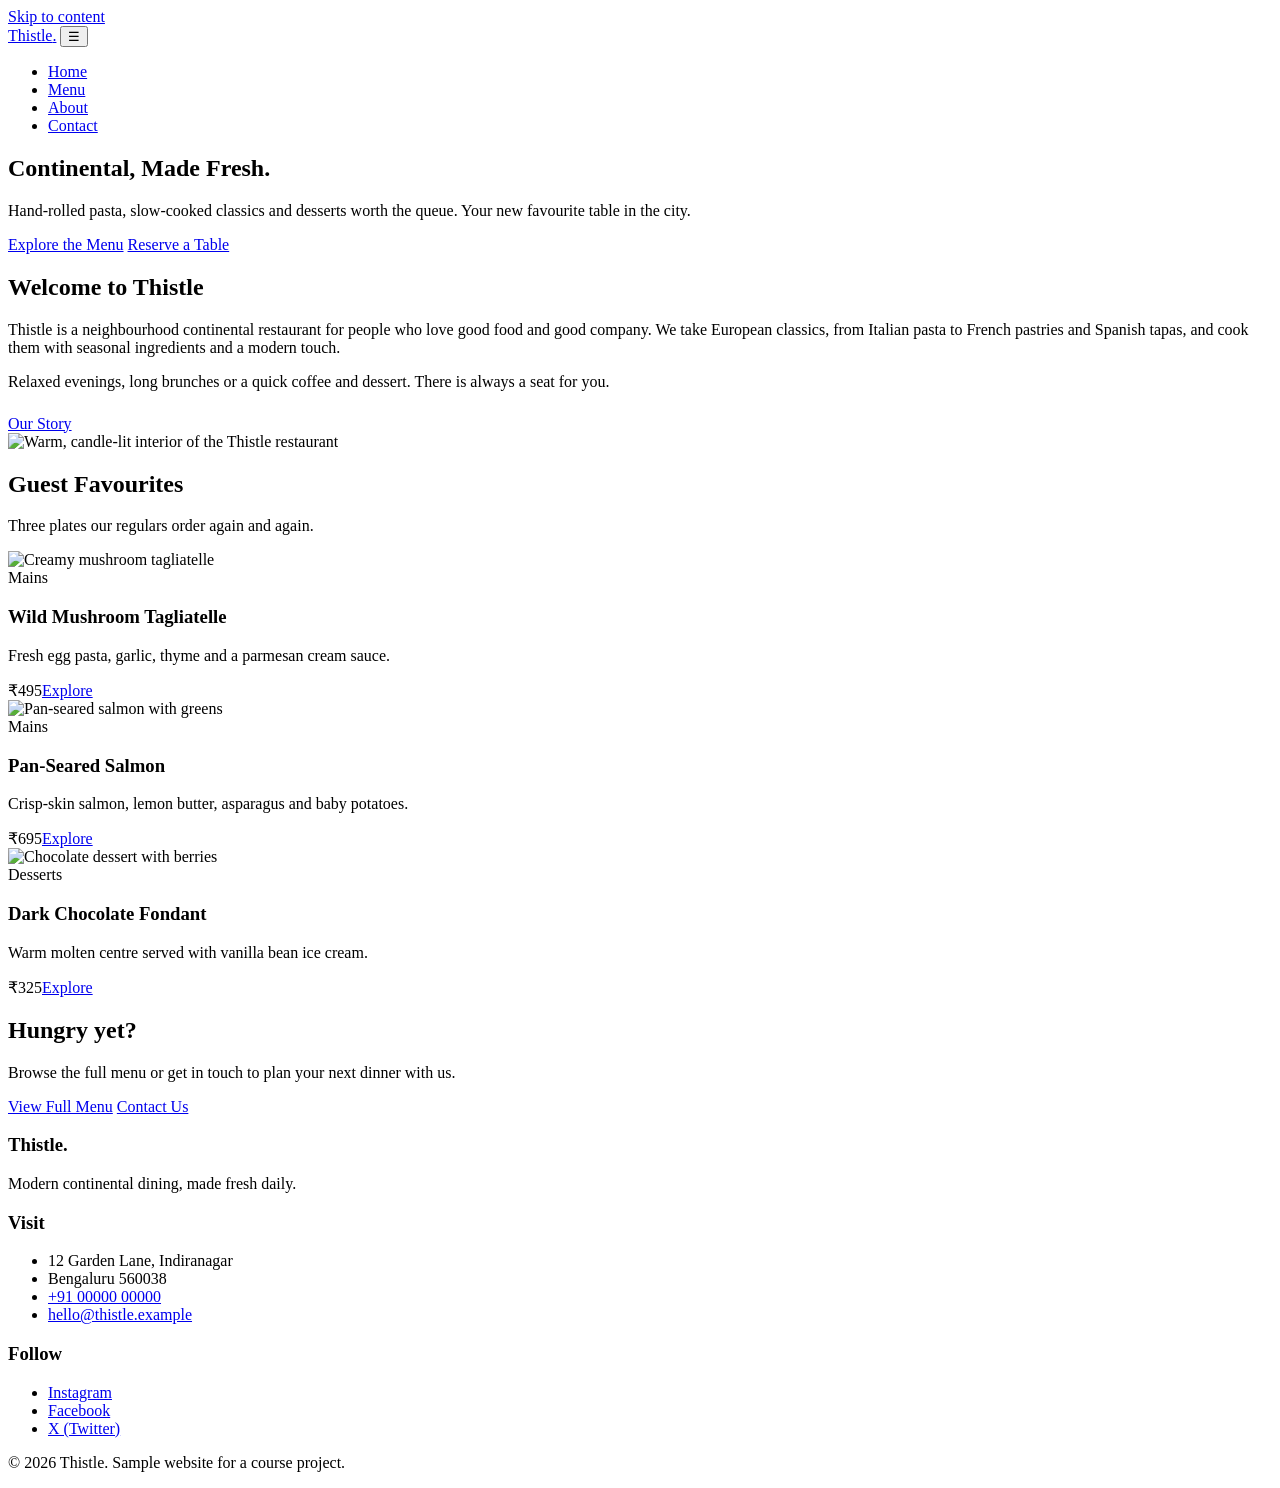
==== index.html @ edbad714 "Create index.html" ====
<!DOCTYPE html>
<html lang="en">
<head>
  <meta charset="UTF-8">
  <meta name="viewport" content="width=device-width, initial-scale=1">
  <title>Thistle | Modern Continental Dining</title>
  <meta name="description" content="Thistle is a modern continental restaurant serving fresh pasta, seasonal plates and desserts.">
  <link rel="preconnect" href="https://fonts.googleapis.com">
  <link rel="preconnect" href="https://fonts.gstatic.com" crossorigin>
  <link href="https://fonts.googleapis.com/css2?family=Inter:wght@400;500;600&family=Playfair+Display:wght@600;700&display=swap" rel="stylesheet">
  <link rel="stylesheet" href="style.css">

  <!-- Google tag (GA4) - replace G-XXXXXXXXXX with your Measurement ID -->
  <script async src="https://www.googletagmanager.com/gtag/js?id=G-XXXXXXXXXX"></script>
  <script>
    window.dataLayer = window.dataLayer || [];
    function gtag(){dataLayer.push(arguments);}
    gtag('js', new Date());
    gtag('config', 'G-XXXXXXXXXX');
  </script>
</head>
<body>
<a class="skip-link" href="#main">Skip to content</a>
<header>
  <nav class="container nav" aria-label="Main navigation">
    <a class="logo" href="index.html">Thistle<span>.</span></a>
    <button class="menu-btn" id="menu-btn" aria-label="Toggle menu" aria-expanded="false" aria-controls="nav-list">☰</button>
    <ul id="nav-list">
      <li><a href="index.html" aria-current="page">Home</a></li>
      <li><a href="products.html">Menu</a></li>
      <li><a href="about.html">About</a></li>
      <li><a href="contact.html">Contact</a></li>
    </ul>
  </nav>
</header>

<main id="main">
  <section class="hero">
    <div class="container">
      <h1>Continental, Made Fresh.</h1>
      <p>Hand-rolled pasta, slow-cooked classics and desserts worth the queue. Your new favourite table in the city.</p>
      <div class="btns">
        <a class="btn" href="products.html">Explore the Menu</a>
        <a class="btn btn-outline" href="contact.html">Reserve a Table</a>
      </div>
    </div>
  </section>

  <section>
    <div class="container split">
      <div>
        <h2 class="section-title" style="text-align:left">Welcome to Thistle</h2>
        <p>Thistle is a neighbourhood continental restaurant for people who love good food and good company. We take European classics, from Italian pasta to French pastries and Spanish tapas, and cook them with seasonal ingredients and a modern touch.</p>
        <p style="margin:1rem 0 1.5rem">Relaxed evenings, long brunches or a quick coffee and dessert. There is always a seat for you.</p>
        <a class="btn btn-dark" href="about.html">Our Story</a>
      </div>
      <img src="https://images.unsplash.com/photo-1517248135467-4c7edcad34c4?auto=format&fit=crop&w=900&q=70" alt="Warm, candle-lit interior of the Thistle restaurant" loading="lazy">
    </div>
  </section>

  <section class="alt">
    <div class="container">
      <h2 class="section-title">Guest Favourites</h2>
      <p class="section-sub">Three plates our regulars order again and again.</p>
      <div class="grid">
        <article class="card">
          <div class="img-wrap"><img src="https://images.unsplash.com/photo-1551183053-bf91a1d81141?auto=format&fit=crop&w=700&q=70" alt="Creamy mushroom tagliatelle" loading="lazy"></div>
          <div class="card-body"><span class="tag">Mains</span><h3>Wild Mushroom Tagliatelle</h3><p>Fresh egg pasta, garlic, thyme and a parmesan cream sauce.</p>
            <div class="card-foot"><span class="price">₹495</span><a class="btn btn-sm btn-dark" href="products.html">Explore</a></div></div>
        </article>
        <article class="card">
          <div class="img-wrap"><img src="https://images.unsplash.com/photo-1467003909585-2f8a72700288?auto=format&fit=crop&w=700&q=70" alt="Pan-seared salmon with greens" loading="lazy"></div>
          <div class="card-body"><span class="tag">Mains</span><h3>Pan-Seared Salmon</h3><p>Crisp-skin salmon, lemon butter, asparagus and baby potatoes.</p>
            <div class="card-foot"><span class="price">₹695</span><a class="btn btn-sm btn-dark" href="products.html">Explore</a></div></div>
        </article>
        <article class="card">
          <div class="img-wrap"><img src="https://images.unsplash.com/photo-1488477181946-6428a0291777?auto=format&fit=crop&w=700&q=70" alt="Chocolate dessert with berries" loading="lazy"></div>
          <div class="card-body"><span class="tag">Desserts</span><h3>Dark Chocolate Fondant</h3><p>Warm molten centre served with vanilla bean ice cream.</p>
            <div class="card-foot"><span class="price">₹325</span><a class="btn btn-sm btn-dark" href="products.html">Explore</a></div></div>
        </article>
      </div>
    </div>
  </section>

  <section class="cta">
    <div class="container">
      <h2>Hungry yet?</h2>
      <p>Browse the full menu or get in touch to plan your next dinner with us.</p>
      <a class="btn" href="products.html">View Full Menu</a>
      <a class="btn btn-outline" href="contact.html">Contact Us</a>
    </div>
  </section>
</main>

<footer class="site">
  <div class="container cols">
    <div><h3>Thistle.</h3><p>Modern continental dining, made fresh daily.</p></div>
    <div><h3>Visit</h3><ul><li>12 Garden Lane, Indiranagar</li><li>Bengaluru 560038</li><li><a href="tel:+910000000000">+91 00000 00000</a></li><li><a href="mailto:hello@thistle.example">hello@thistle.example</a></li></ul></div>
    <div><h3>Follow</h3><ul><li><a href="https://instagram.com" target="_blank" rel="noopener">Instagram</a></li><li><a href="https://facebook.com" target="_blank" rel="noopener">Facebook</a></li><li><a href="https://x.com" target="_blank" rel="noopener">X (Twitter)</a></li></ul></div>
  </div>
  <p class="copy">© <span class="year">2026</span> Thistle. Sample website for a course project.</p>
</footer>
<script src="script.js"></script>
</body>
</html>
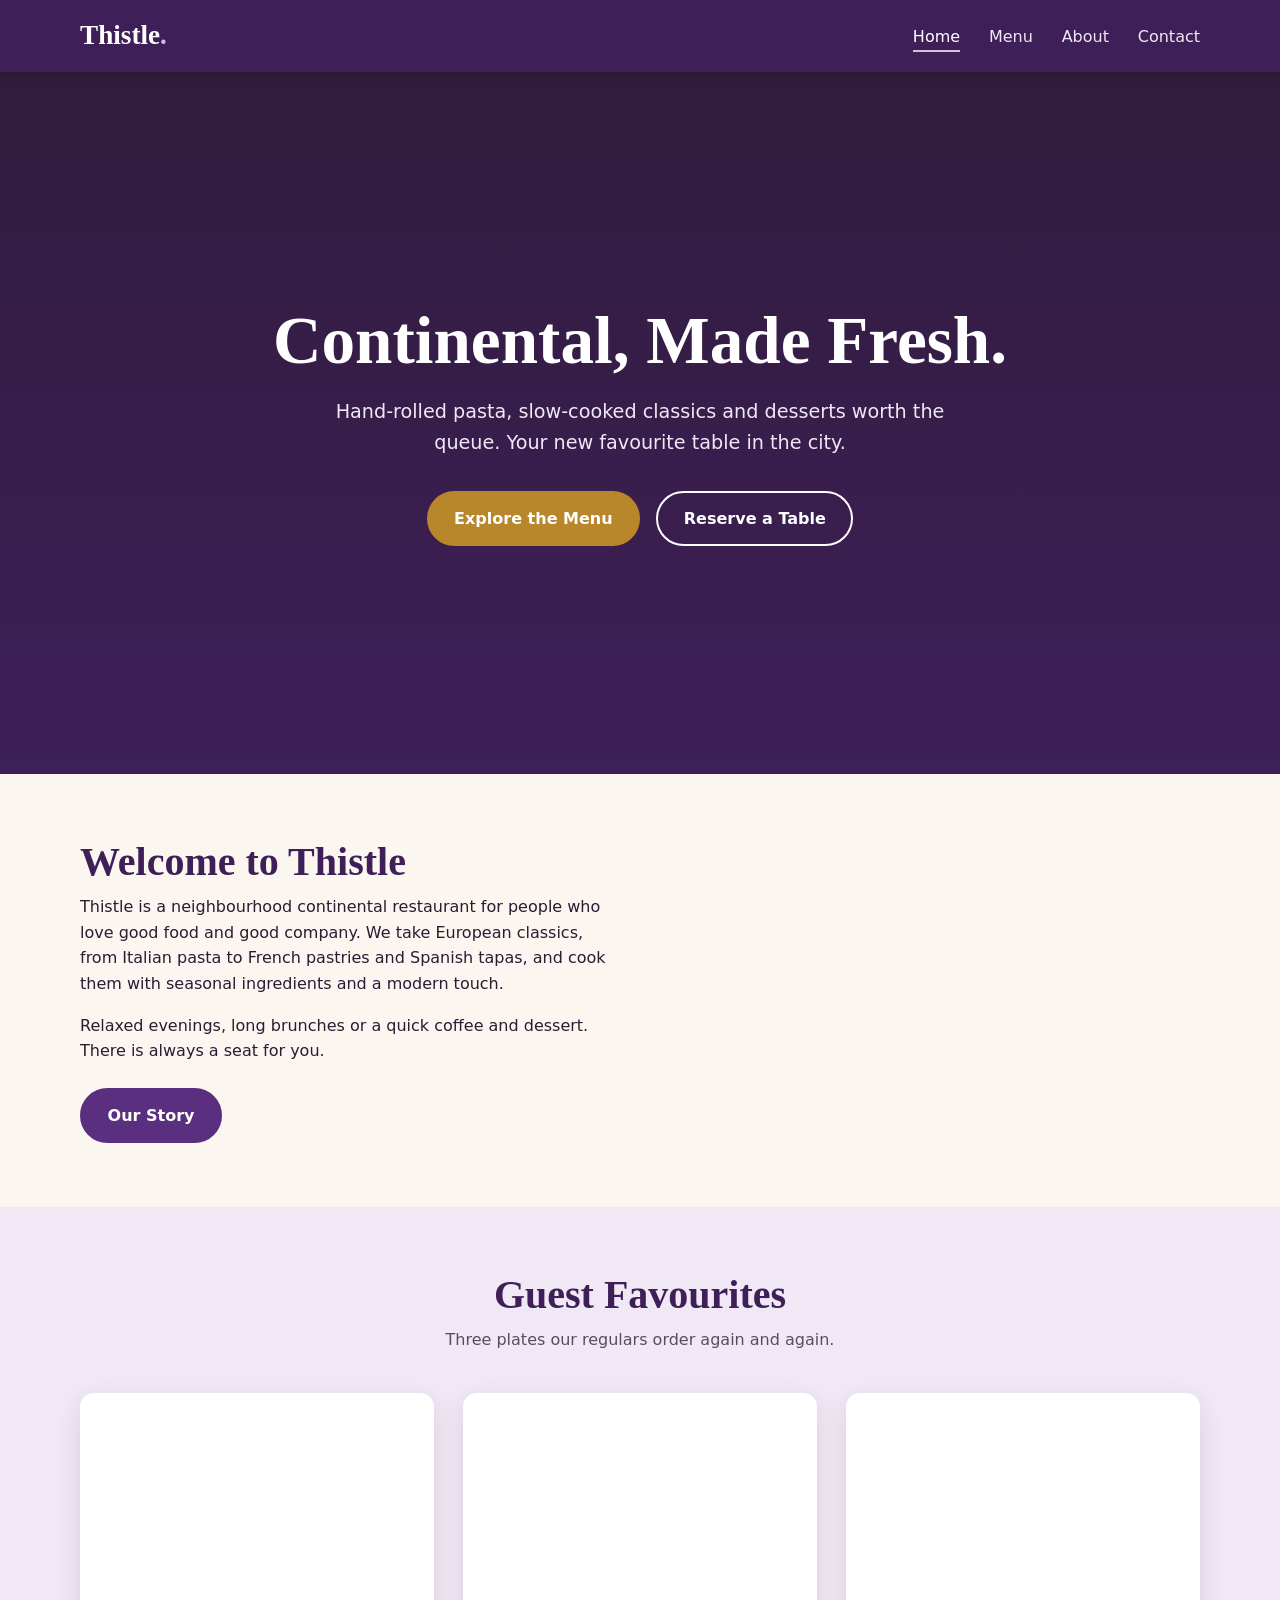
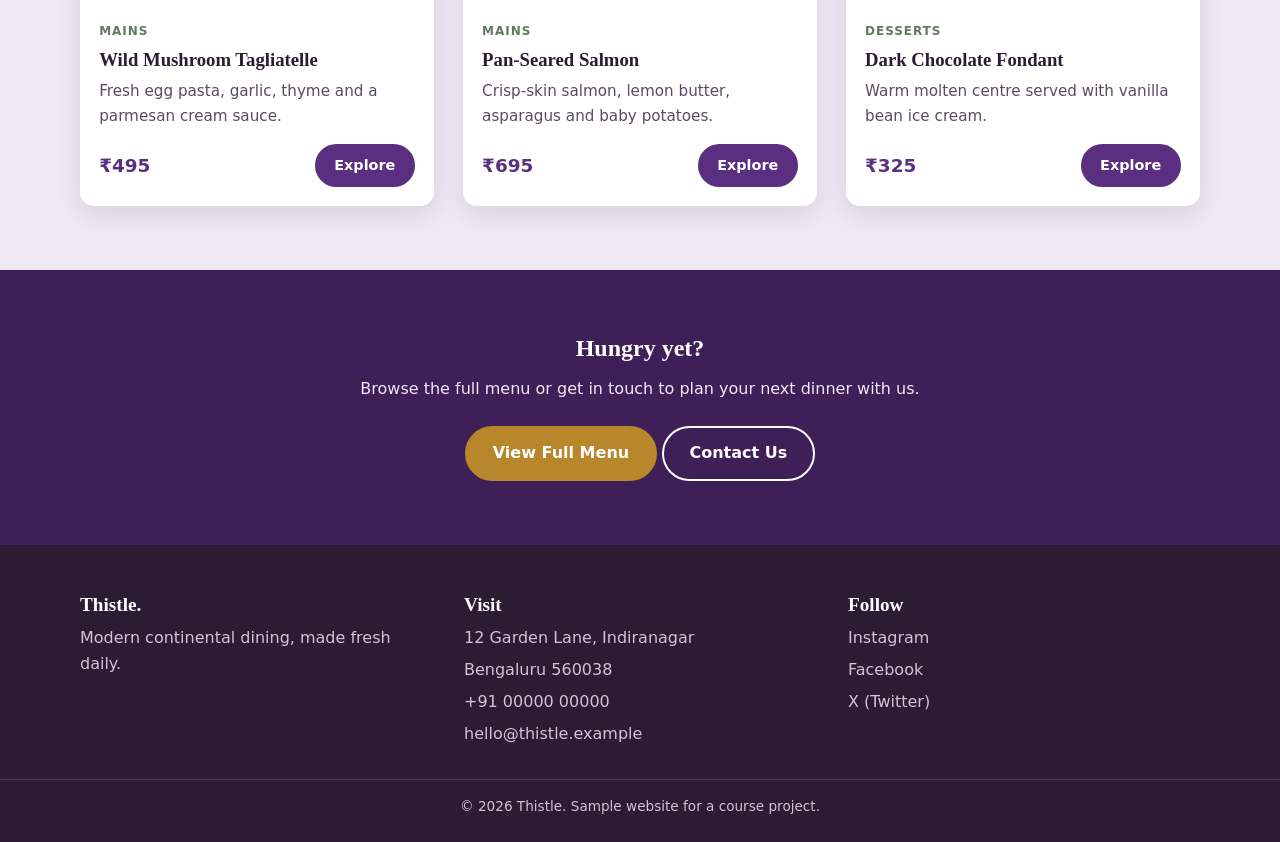
==== commit 5a4b8864: "Update index.html" ====
--- a/index.html
+++ b/index.html
@@ -1,6 +1,12 @@
 <!DOCTYPE html>
 <html lang="en">
 <head>
+  <script async src="https://www.googletagmanager.com/gtm.js?id=GTM-57GNK45M"></script>
+<script>
+  window.dataLayer = window.dataLayer || [];
+  function gtag(){dataLayer.push(arguments);}
+  gtag('js', new Date());
+</script>
   <meta charset="UTF-8">
   <meta name="viewport" content="width=device-width, initial-scale=1">
   <title>Thistle | Modern Continental Dining</title>
--- a/style.css
+++ b/style.css
@@ -0,0 +1,126 @@
+/* Thistle - shared styles */
+:root{
+  --ink:#2B1B33; --purple:#5B2F7F; --purple-dark:#3E1F58;
+  --thistle:#D8BFD8; --lilac:#F1E8F5; --sage:#5E7C5A;
+  --cream:#FBF7F0; --gold:#B8862B; --white:#fff;
+  --radius:14px; --shadow:0 8px 24px rgba(43,27,51,.12);
+}
+*{box-sizing:border-box;margin:0;padding:0}
+html{scroll-behavior:smooth}
+body{font-family:'Inter',system-ui,sans-serif;color:var(--ink);background:var(--cream);line-height:1.6}
+h1,h2,h3{font-family:'Playfair Display',Georgia,serif;line-height:1.2}
+img{max-width:100%;display:block}
+a{color:inherit}
+.container{width:min(1120px,92%);margin-inline:auto}
+section{padding:4rem 0}
+.section-title{text-align:center;font-size:clamp(1.8rem,4vw,2.5rem);color:var(--purple-dark);margin-bottom:.5rem}
+.section-sub{text-align:center;max-width:600px;margin:0 auto 2.5rem;color:#5a4a63}
+.skip-link{position:absolute;left:-999px;background:var(--gold);color:#fff;padding:.5rem 1rem;z-index:200}
+.skip-link:focus{left:0}
+:focus-visible{outline:3px solid var(--gold);outline-offset:2px}
+
+/* Header / nav */
+header{background:var(--purple-dark);position:sticky;top:0;z-index:100;box-shadow:0 2px 10px rgba(0,0,0,.2)}
+.nav{display:flex;align-items:center;justify-content:space-between;padding:.9rem 0}
+.logo{font-family:'Playfair Display',serif;font-size:1.7rem;color:var(--white);text-decoration:none;font-weight:700}
+.logo span{color:var(--thistle)}
+.nav ul{display:flex;gap:1.8rem;list-style:none}
+.nav ul a{color:var(--lilac);text-decoration:none;font-weight:500;padding:.3rem 0;border-bottom:2px solid transparent;transition:.25s}
+.nav ul a:hover,.nav ul a[aria-current="page"]{color:#fff;border-color:var(--thistle)}
+.menu-btn{display:none;background:none;border:0;color:#fff;font-size:1.8rem;cursor:pointer}
+
+/* Buttons */
+.btn{display:inline-block;padding:.8rem 1.6rem;border-radius:50px;border:2px solid var(--gold);background:var(--gold);color:#fff;font-weight:600;text-decoration:none;cursor:pointer;font-size:1rem;transition:transform .2s,background .2s,box-shadow .2s}
+.btn:hover{transform:translateY(-3px);box-shadow:var(--shadow);background:#9a6f1f;border-color:#9a6f1f}
+.btn-outline{background:transparent;color:#fff;border-color:#fff}
+.btn-outline:hover{background:#fff;color:var(--purple-dark);border-color:#fff}
+.btn-dark{background:var(--purple);border-color:var(--purple)}
+.btn-dark:hover{background:var(--purple-dark);border-color:var(--purple-dark)}
+.btn-sm{padding:.5rem 1.1rem;font-size:.9rem}
+
+/* Hero */
+.hero{min-height:78vh;display:grid;place-items:center;text-align:center;color:#fff;padding:5rem 0;
+  background:linear-gradient(rgba(43,27,51,.72),rgba(62,31,88,.78)),url('https://images.unsplash.com/photo-1414235077428-338989a2e8c0?auto=format&fit=crop&w=1600&q=70') center/cover,var(--purple-dark)}
+.hero h1{font-size:clamp(2.4rem,7vw,4.2rem);margin-bottom:1rem}
+.hero p{font-size:1.2rem;max-width:620px;margin:0 auto 2rem;color:var(--lilac)}
+.hero .btns{display:flex;gap:1rem;justify-content:center;flex-wrap:wrap}
+.page-banner{padding:3.5rem 0;text-align:center;background:var(--purple);color:#fff}
+.page-banner h1{font-size:clamp(2rem,5vw,3rem)}
+.page-banner p{color:var(--lilac)}
+
+/* Grids & cards */
+.grid{display:grid;gap:1.8rem;grid-template-columns:repeat(auto-fit,minmax(260px,1fr))}
+.card{background:#fff;border-radius:var(--radius);overflow:hidden;box-shadow:var(--shadow);transition:transform .3s,box-shadow .3s;display:flex;flex-direction:column}
+.card:hover{transform:translateY(-6px);box-shadow:0 14px 32px rgba(43,27,51,.2)}
+.card img{height:210px;width:100%;object-fit:cover;background:var(--thistle);transition:transform .4s}
+.card:hover img{transform:scale(1.05)}
+.card .img-wrap{overflow:hidden}
+.card-body{padding:1.2rem;display:flex;flex-direction:column;gap:.5rem;flex:1}
+.card-body p{color:#5a4a63;font-size:.95rem;flex:1}
+.tag{font-size:.75rem;text-transform:uppercase;letter-spacing:.08em;color:var(--sage);font-weight:700}
+.price{font-weight:700;color:var(--purple);font-size:1.15rem}
+.card-foot{display:flex;justify-content:space-between;align-items:center;margin-top:.5rem}
+
+/* Intro / split */
+.split{display:grid;gap:3rem;grid-template-columns:1fr 1fr;align-items:center}
+.split img{border-radius:var(--radius);box-shadow:var(--shadow);height:100%;max-height:420px;object-fit:cover;width:100%;background:var(--thistle)}
+.alt{background:var(--lilac)}
+.cta{background:var(--purple-dark);color:#fff;text-align:center}
+.cta p{color:var(--lilac);margin:.8rem 0 1.5rem}
+
+/* Filters */
+.filters{display:flex;flex-wrap:wrap;gap:.7rem;justify-content:center;margin-bottom:2.5rem}
+.filter-btn{padding:.5rem 1.3rem;border-radius:50px;border:2px solid var(--purple);background:#fff;color:var(--purple);font-weight:600;cursor:pointer;transition:.2s}
+.filter-btn:hover,.filter-btn.active{background:var(--purple);color:#fff}
+
+/* About */
+.values{display:grid;gap:1.5rem;grid-template-columns:repeat(auto-fit,minmax(240px,1fr))}
+.box{background:#fff;padding:1.8rem;border-radius:var(--radius);box-shadow:var(--shadow);border-top:4px solid var(--gold)}
+.box h3{color:var(--purple-dark);margin-bottom:.5rem}
+.quote{background:#fff;padding:1.6rem;border-radius:var(--radius);box-shadow:var(--shadow);border-left:4px solid var(--sage)}
+.quote footer{margin-top:.8rem;font-weight:600;color:var(--purple)}
+.team img{border-radius:50%;width:140px;height:140px;margin:1.2rem auto 0;object-fit:cover;background:var(--thistle)}
+.team .card-body{text-align:center}
+
+/* Contact */
+.contact-wrap{display:grid;gap:2.5rem;grid-template-columns:1.3fr 1fr}
+form{background:#fff;padding:2rem;border-radius:var(--radius);box-shadow:var(--shadow)}
+label{display:block;font-weight:600;margin:1rem 0 .3rem}
+input,textarea,select{width:100%;padding:.75rem;border:2px solid #cdbfd6;border-radius:8px;font:inherit;transition:border .2s}
+input:focus,textarea:focus{border-color:var(--purple);outline:none}
+.invalid{border-color:#b00020!important}
+.error{color:#b00020;font-size:.85rem;min-height:1.1rem}
+.msg{margin-top:1rem;padding:.8rem;border-radius:8px;background:var(--lilac);color:var(--purple-dark);display:none}
+.msg.show{display:block}
+.info-list{list-style:none;display:grid;gap:.8rem;margin:1rem 0 1.5rem}
+.social{display:flex;gap:.8rem;flex-wrap:wrap}
+.social a{padding:.45rem 1rem;border-radius:50px;background:var(--purple);color:#fff;text-decoration:none;font-size:.9rem;transition:.2s}
+.social a:hover{background:var(--gold);transform:translateY(-2px)}
+.newsletter{margin-top:2rem;padding:0;box-shadow:none;background:transparent}
+.newsletter .row{display:flex;gap:.6rem}
+
+/* Dialog */
+dialog{border:0;border-radius:var(--radius);padding:2rem;max-width:460px;width:90%;margin:auto;box-shadow:0 20px 50px rgba(0,0,0,.4)}
+dialog::backdrop{background:rgba(43,27,51,.65)}
+dialog h3{color:var(--purple-dark);margin-bottom:.5rem}
+dialog .price{display:block;margin:.8rem 0 1.2rem}
+
+/* Footer */
+footer.site{background:var(--ink);color:var(--thistle);padding:3rem 0 1.5rem}
+footer.site .cols{display:grid;gap:2rem;grid-template-columns:repeat(auto-fit,minmax(220px,1fr))}
+footer.site h3{color:#fff;font-size:1.2rem;margin-bottom:.6rem}
+footer.site a{color:var(--thistle);text-decoration:none}
+footer.site a:hover{color:#fff;text-decoration:underline}
+footer.site ul{list-style:none;display:grid;gap:.4rem}
+.copy{text-align:center;margin-top:2rem;padding-top:1rem;border-top:1px solid #4d3a58;font-size:.85rem}
+
+/* Responsive */
+@media(max-width:820px){
+  .split,.contact-wrap{grid-template-columns:1fr}
+  .menu-btn{display:block}
+  .nav ul{display:none;position:absolute;top:100%;left:0;right:0;background:var(--purple-dark);flex-direction:column;gap:0;padding:1rem 4%}
+  .nav ul.open{display:flex}
+  .nav ul li a{display:block;padding:.8rem 0}
+  .newsletter .row{flex-direction:column}
+}
+@media(prefers-reduced-motion:reduce){*{transition:none!important;scroll-behavior:auto!important}}
